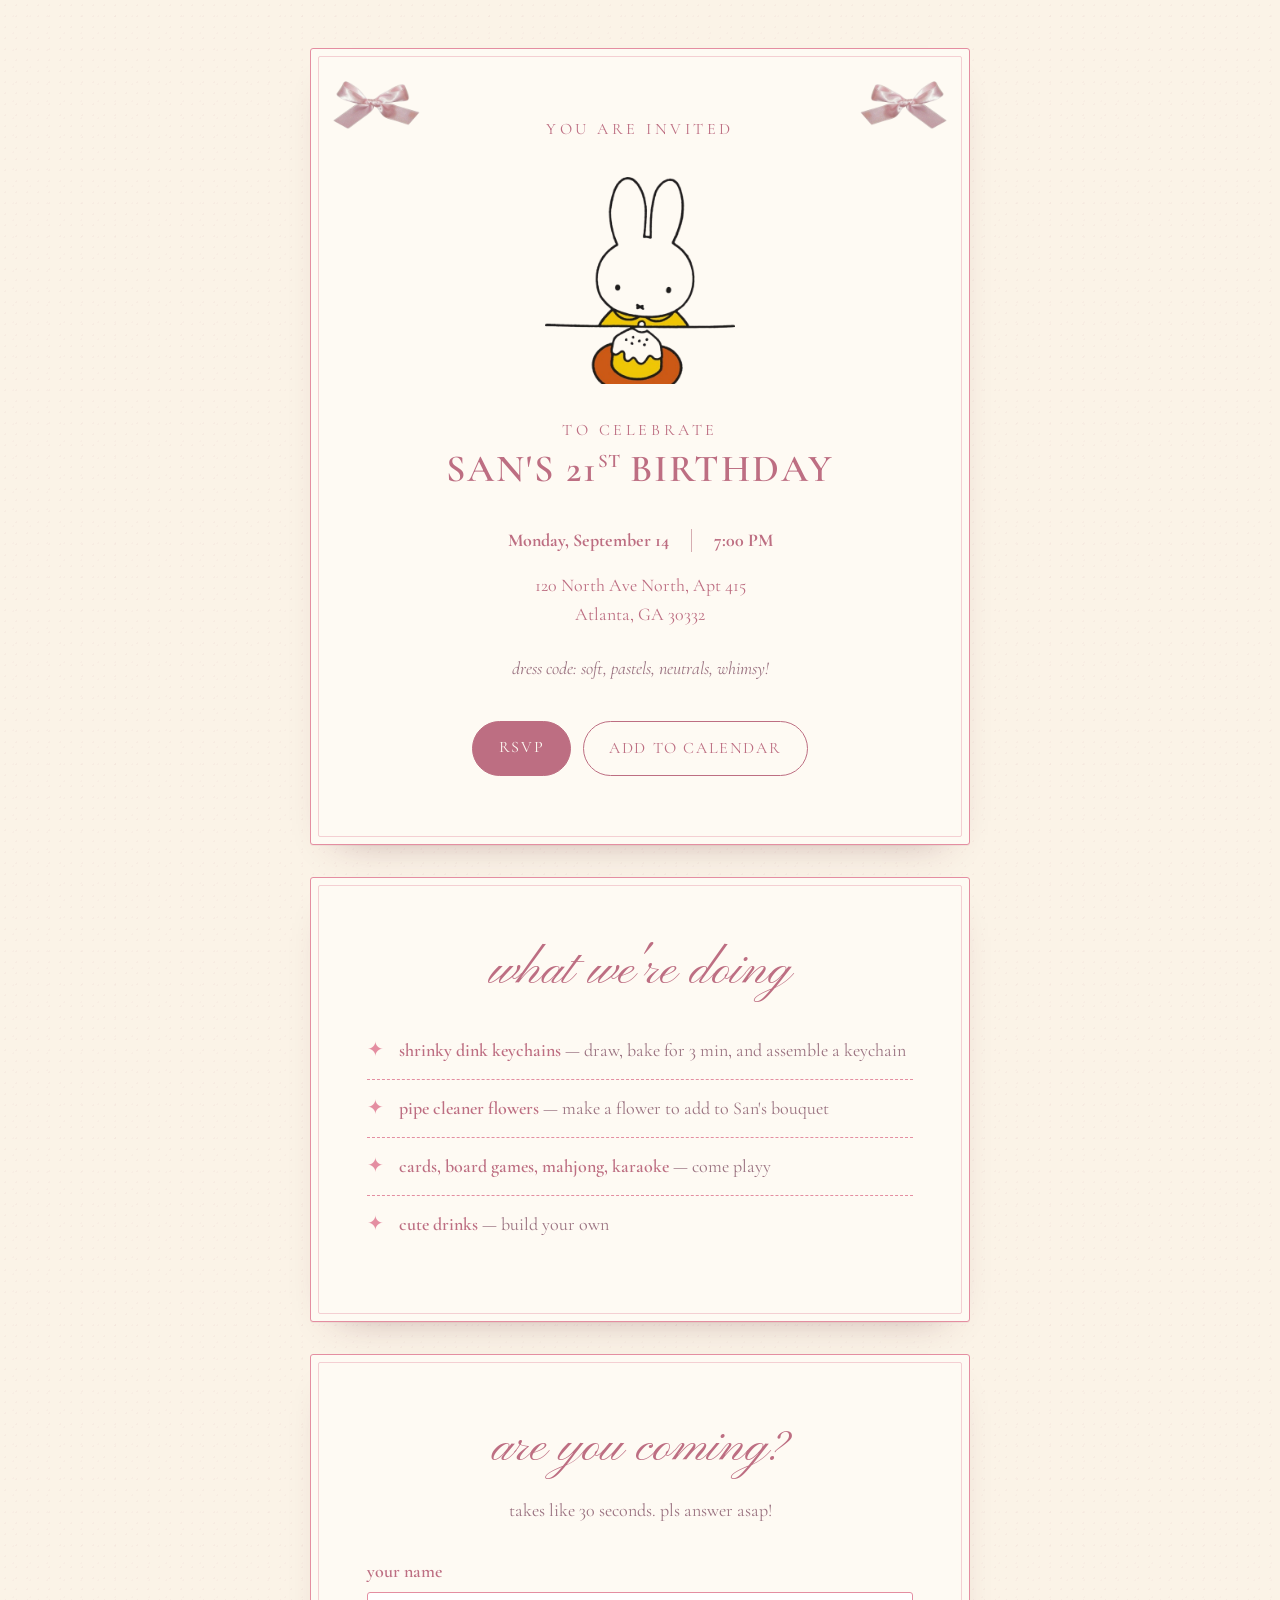
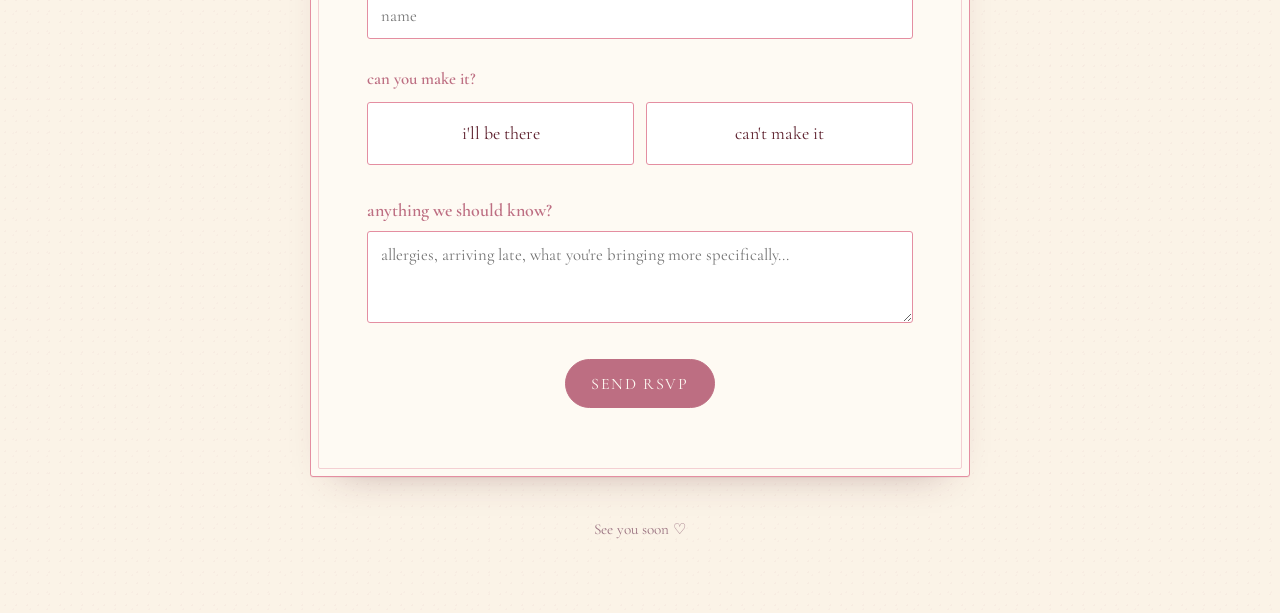
==== index.html @ c46231b2 "udpate backend to track rsvp and items" ====
<!DOCTYPE html>
<html lang="en">

<head>
  <meta charset="utf-8">
  <meta name="viewport" content="width=device-width, initial-scale=1">

  <!-- ============================================================
     EDIT ME #1 — link preview (this is what shows in an IG DM)
     ============================================================ -->
  <title>San's Birthday — you're invited</title>
  <meta name="description"
    content="Monday, September 14 at 7pm. Shrinky dinks, pipe cleaner flowers, mahjong, karaoke.">
  <meta property="og:title" content="San's Birthday — you're invited">
  <meta property="og:description"
    content="Monday, September 14 at 7pm. Shrinky dinks, pipe cleaner flowers, mahjong, karaoke.">
  <meta property="og:type" content="website">
  <!-- Put a 1200x630 image next to this file and uncomment: -->
  <!-- <meta property="og:image" content="https://YOURSITE.com/preview.png"> -->

  <link rel="preconnect" href="https://fonts.googleapis.com">
  <link rel="preconnect" href="https://fonts.gstatic.com" crossorigin>
  <link
    href="https://fonts.googleapis.com/css2?family=Cormorant+Garamond:ital,wght@0,400;0,500;0,600;0,700;1,400&family=Pinyon+Script&display=swap"
    rel="stylesheet">

  <link rel="stylesheet" href="style.css">
</head>

<body>

  <div class="wrap">

    <!-- =========================================================
     EDIT ME #2 — the invitation itself
     ========================================================= -->
    <main class="card invite">
      <img class="miffy tl" src="bow1.png" alt="" draggable="false">
      <img class="miffy tr" src="bow1.png" alt="" draggable="false">
      <!-- <img class="miffy bl" src="bow1.png" alt="" draggable="false"> -->
      <!-- <img class="miffy br" src="bow1.png" alt="" draggable="false"> -->

      <p class="kicker">You are invited</p>

      <img class="cake" src="miffy3.png" alt="" draggable="false">

      <p class="kicker kicker-tight">To celebrate</p>
      <h1 class="honoree">San's 21<sup>st</sup> Birthday</h1>

      <div class="when">
        <div class="side">Monday, September 14</div>
        <div class="side">7:00 PM</div>
      </div>

      <p class="where">120 North Ave North, Apt 415<br>Atlanta, GA 30332</p>
      <p class="dress">dress code: soft, pastels, neutrals, whimsy!</p>

      <div class="actions">
        <a class="btn btn-solid" href="#rsvp">rsvp</a>
        <button class="btn btn-ghost" id="ics" type="button">add to calendar</button>
      </div>
    </main>

    <!-- =========================================================
     EDIT ME #3 — what we're doing
     ========================================================= -->
    <section class="card">
      <h2>what we're doing</h2>
      <ul class="doing">
        <li><span class="mark">&#10022;</span><span><b>shrinky dink keychains</b> <span class="note">— draw, bake for 3
              min, and assemble a keychain</span></span></li>
        <li><span class="mark">&#10022;</span><span><b>pipe cleaner flowers</b> <span class="note">— make a flower to
              add to San's bouquet</span></span></li>
        <li><span class="mark">&#10022;</span><span><b>cards, board games, mahjong, karaoke</b> <span class="note">—
              come playy</span></span></li>
        <li><span class="mark">&#10022;</span><span><b>cute drinks</b> <span class="note">— build your own</span></span>
        </li>
      </ul>
    </section>

    <!-- =========================================================
     RSVP
     ========================================================= -->
    <section class="card" id="rsvp">
      <div id="formView">
        <h2>are you coming?</h2>
        <p class="lede">takes like 30 seconds. pls answer asap!</p>

        <form id="rsvpForm" novalidate>
          <label class="field">
            <span>your name</span>
            <input type="text" id="name" name="name" autocomplete="name" placeholder="name">
            <p class="err" id="nameErr" hidden>add ur name bruh</p>
          </label>

          <fieldset>
            <legend>can you make it?</legend>
            <div class="yesno">
              <label><input type="radio" name="attending" value="yes"><span>i'll be there</span></label>
              <label><input type="radio" name="attending" value="no"><span>can't make it</span></label>
            </div>
            <p class="err" id="attErr" hidden>pick one so we can plan.</p>
          </fieldset>

          <!-- The list is built from the bring_items table in Supabase.
               To change labels or quotas, edit the rows there — not here. -->
          <fieldset id="bringBlock" hidden>
            <legend>can you bring anything?</legend>
            <p class="hint">not required! if it's grey, someone already has it covered.</p>
            <div class="chips" id="chips"></div>
          </fieldset>

          <label class="field">
            <span>anything we should know?</span>
            <textarea id="note" name="note"
              placeholder="allergies, arriving late, what you're bringing more specifically..."></textarea>
          </label>

          <div class="actions actions-flush">
            <button class="btn btn-solid" type="submit" id="submitBtn">Send RSVP</button>
          </div>
          <p class="err err-center" id="sendErr" hidden>That didn't send. Check your connection and try again.</p>
        </form>
      </div>

      <div id="doneView" class="done" hidden>
        <p class="honoree" id="doneTitle">Yay</p>
        <p class="lede" id="doneMsg"></p>
        <ul id="doneList"></ul>
      </div>
    </section>

    <footer>See you soon &#9825;</footer>

  </div>

  <script src="rsvp.js"></script>
</body>

</html>
---- style.css ----
:root{
  --paper:    #FBF3E7;
  --card:     #FEFAF3;
  --berry:    #bd6e82;
  --rose:     #E48EA1;
  --blush:    #F6DCE1;
  --ink:      #5C1F2C;
  --muted:    #9A7280;
}

*{box-sizing:border-box}

html{-webkit-text-size-adjust:100%}

body{
  margin:0;
  background:var(--paper);
  /* faint paper grain */
  background-image:
    radial-gradient(rgba(140,29,54,.030) 1px, transparent 1px),
    radial-gradient(rgba(140,29,54,.022) 1px, transparent 1px);
  background-size:11px 11px, 17px 17px;
  background-position:0 0, 5px 8px;
  color:var(--ink);
  font-family:"Cormorant Garamond", Georgia, "Times New Roman", serif;
  font-size:18px;
  line-height:1.6;
  padding:clamp(14px, 4vw, 48px) clamp(12px, 4vw, 24px);
}

.wrap{max-width:660px;margin:0 auto}

/* ---------- the card ---------- */
.card{
  position:relative;
  background:var(--card);
  border:1.5px solid var(--rose);
  border-radius:3px;
  box-shadow:0 1px 0 rgba(140,29,54,.06), 0 18px 40px -28px rgba(92,31,44,.45);
  padding:clamp(38px, 9vw, 68px) clamp(20px, 6vw, 56px);
  margin-bottom:clamp(20px, 5vw, 32px);
}
.card::after{
  content:"";
  position:absolute; inset:7px;
  border:1px solid rgba(228,142,161,.4);
  border-radius:2px;
  pointer-events:none;
}

/* bow corners */

.miffy{
  position:absolute;
  width:clamp(100px,10vw,80px);
  height:auto;
  pointer-events:none;
}
.miffy.tl{top:5px;left:15px}
.miffy.tr{top:5px;right:15px}
.miffy.bl{bottom:5px;left:15px}
.miffy.br{bottom:5px;right:15px}
.miffy.tr{transform:scaleX(-1)}

.bow{position:absolute;width:clamp(52px,15vw,96px);height:auto;color:var(--rose);pointer-events:none}
.bow.tl{top:-6px;left:-6px}
.bow.tr{top:-6px;right:-6px;transform:scaleX(-1)}
.bow.bl{bottom:-6px;left:-6px;transform:scaleY(-1)}
.bow.br{bottom:-6px;right:-6px;transform:scale(-1,-1)}

/* ---------- invite typography ---------- */
.invite{text-align:center}

.kicker{
  font-size:clamp(.82rem, 3.2vw, 1rem);
  letter-spacing:.22em;
  text-transform:uppercase;
  color:var(--berry);
  margin:0 0 .4em;
}

.script{
  font-family:"Pinyon Script", "Snell Roundhand", cursive;
  font-size:clamp(4rem, 19vw, 7.6rem);
  line-height:.82;
  color:var(--berry);
  margin:0;
  font-weight:400;
}

.party{
  font-size:clamp(1.7rem, 7vw, 2.8rem);
  letter-spacing:.14em;
  text-transform:uppercase;
  color:var(--berry);
  margin:.1em 0 0;
  font-weight:600;
}

.cake{display:block;margin:clamp(22px,6vw,34px) auto;width:clamp(120px,34vw,190px);height:auto;color:var(--berry)}
.honoree{
  font-size:clamp(1.6rem, 6.4vw, 2.4rem);
  letter-spacing:.05em;
  text-transform:uppercase;
  color:var(--berry);
  margin:.1em 0 0;
  font-weight:600;
  line-height:1.15;
}
.honoree sup{font-size:.5em;letter-spacing:0}

/* date strip */
.when{
  display:flex; align-items:center; justify-content:center;
  gap:clamp(12px,4vw,22px);
  margin:clamp(26px,7vw,38px) 0 0;
  color:var(--berry);
}
.when > div{flex:0 1 auto;line-height:1.25}
.when .day{
  font-size:clamp(2.4rem,10vw,3.4rem);
  font-weight:600;
  padding:0 clamp(12px,4vw,20px);
  border-left:1px solid rgba(140,29,54,.35);
  border-right:1px solid rgba(140,29,54,.35);
}

.when .side{
  font-weight: bold;
}
.when .side + .side{
  border-left:1px solid rgba(140,29,54,.35);
  padding-left:22px;
  font-weight: bold;
}

.where{margin:1.1em auto 0;max-width:34ch;color:var(--berry);font-size:clamp(1rem,4vw,1.12rem)}
.dress{margin:1.4em auto 0;max-width:36ch;color:var(--muted);font-style:italic}

/* ---------- buttons ---------- */
.actions{
  display:flex;flex-wrap:wrap;gap:12px;justify-content:center;
  margin-top:clamp(28px,7vw,38px);
}
.btn{
  font-family:inherit;font-size:1rem;letter-spacing:.1em;text-transform:uppercase;
  padding:.85em 1.6em;border-radius:999px;cursor:pointer;
  border:1.5px solid var(--berry);
  text-decoration:none;display:inline-block;
  transition:background .18s ease, color .18s ease;
}
.btn-solid{background:var(--berry);color:#FEFAF3}
.btn-solid:hover{background:#701428}
.btn-ghost{background:transparent;color:var(--berry)}
.btn-ghost:hover{background:var(--blush)}
.btn:disabled{opacity:.5;cursor:default}
:focus-visible{outline:2.5px solid var(--rose);outline-offset:3px;border-radius:2px}

/* ---------- sections ---------- */
h2{
  font-family:"Pinyon Script", cursive;
  font-weight:400;
  font-size:clamp(2.4rem,10vw,3.2rem);
  color:var(--berry);
  margin:0 0 .5em;
  text-align:center;
  line-height:1;
}
.lede{text-align:center;max-width:40ch;margin:-.2em auto 1.8em;color:var(--muted)}

.kicker-tight{margin-bottom:.2em}
.actions-flush{margin-top:0}
.err-center{text-align:center}

.doing{list-style:none;padding:0;margin:0}
.doing li{
  display:flex;gap:.85em;align-items:baseline;
  padding:.7em 0;
  border-bottom:1px dashed var(--rose);
}
.doing li:last-child{border-bottom:0}
.doing .mark{color:var(--rose);flex:0 0 auto;font-size:1.1em}
.doing b{font-weight:600;color:var(--berry)}
.doing span.note{color:var(--muted)}

/* ---------- form ---------- */
form{margin:0}
fieldset{border:0;padding:0;margin:0 0 1.7em}
legend{
  font-size:1.05rem;color:var(--berry);font-weight:600;
  padding:0;margin-bottom:.55em;
}
.hint{color:var(--muted);font-size:.95rem;margin:-.35em 0 .8em}

label.field{display:block;margin-bottom:1.5em}
label.field > span{display:block;font-weight:600;color:var(--berry);margin-bottom:.35em}

input[type=text], textarea{
  width:100%;font-family:inherit;font-size:1.05rem;color:var(--ink);
  background:#fff;
  border:1.5px solid var(--rose);
  border-radius:3px;
  padding:.7em .8em;
}
textarea{min-height:5.5em;resize:vertical}
input[type=text]:focus, textarea:focus{border-color:var(--rose);outline:none;box-shadow:0 0 0 3px rgba(228,142,161,.28)}

/* yes / no */
.yesno{display:grid;grid-template-columns:1fr 1fr;gap:12px}
.yesno label{
  display:block;text-align:center;cursor:pointer;
  border:1.5px solid var(--rose);border-radius:3px;
  padding:.9em .6em;background:#fff;
  transition:background .15s ease,border-color .15s ease,color .15s ease;
}
.yesno input{position:absolute;opacity:0;width:0;height:0}
.yesno input:checked + span{font-weight:700}
.yesno label:has(input:checked){background:var(--berry);border-color:var(--berry);color:#FEFAF3}
.yesno label:has(input:focus-visible){outline:2.5px solid var(--rose);outline-offset:3px}

/* bring chips */
.chips{display:flex;flex-wrap:wrap;gap:9px}
.chips label{
  cursor:pointer;border:1.5px solid var(--rose);
  padding:.5em 1em;background:#fff;
  transition:background .15s ease,border-color .15s ease,color .15s ease;
}
.chips input{position:absolute;opacity:0;width:0;height:0}
.chips label:has(input:checked){background:var(--blush);border-color:var(--berry);color:var(--berry);font-weight:600}
.chips label:has(input:focus-visible){outline:2.5px solid var(--rose);outline-offset:3px}

.err{color:#A81436;font-size:.95rem;margin:.4em 0 0;min-height:0}
[hidden]{display:none !important}

/* confirmation */
.done{text-align:center}
.done .script{font-size:clamp(3rem,14vw,4.6rem)}
.done ul{list-style:none;padding:0;margin:1em 0 0;color:var(--berry)}

footer{text-align:center;color:var(--muted);font-size:.95rem;padding:8px 0 24px}

@media (prefers-reduced-motion: reduce){
  *{transition:none !important; animation:none !important}
}
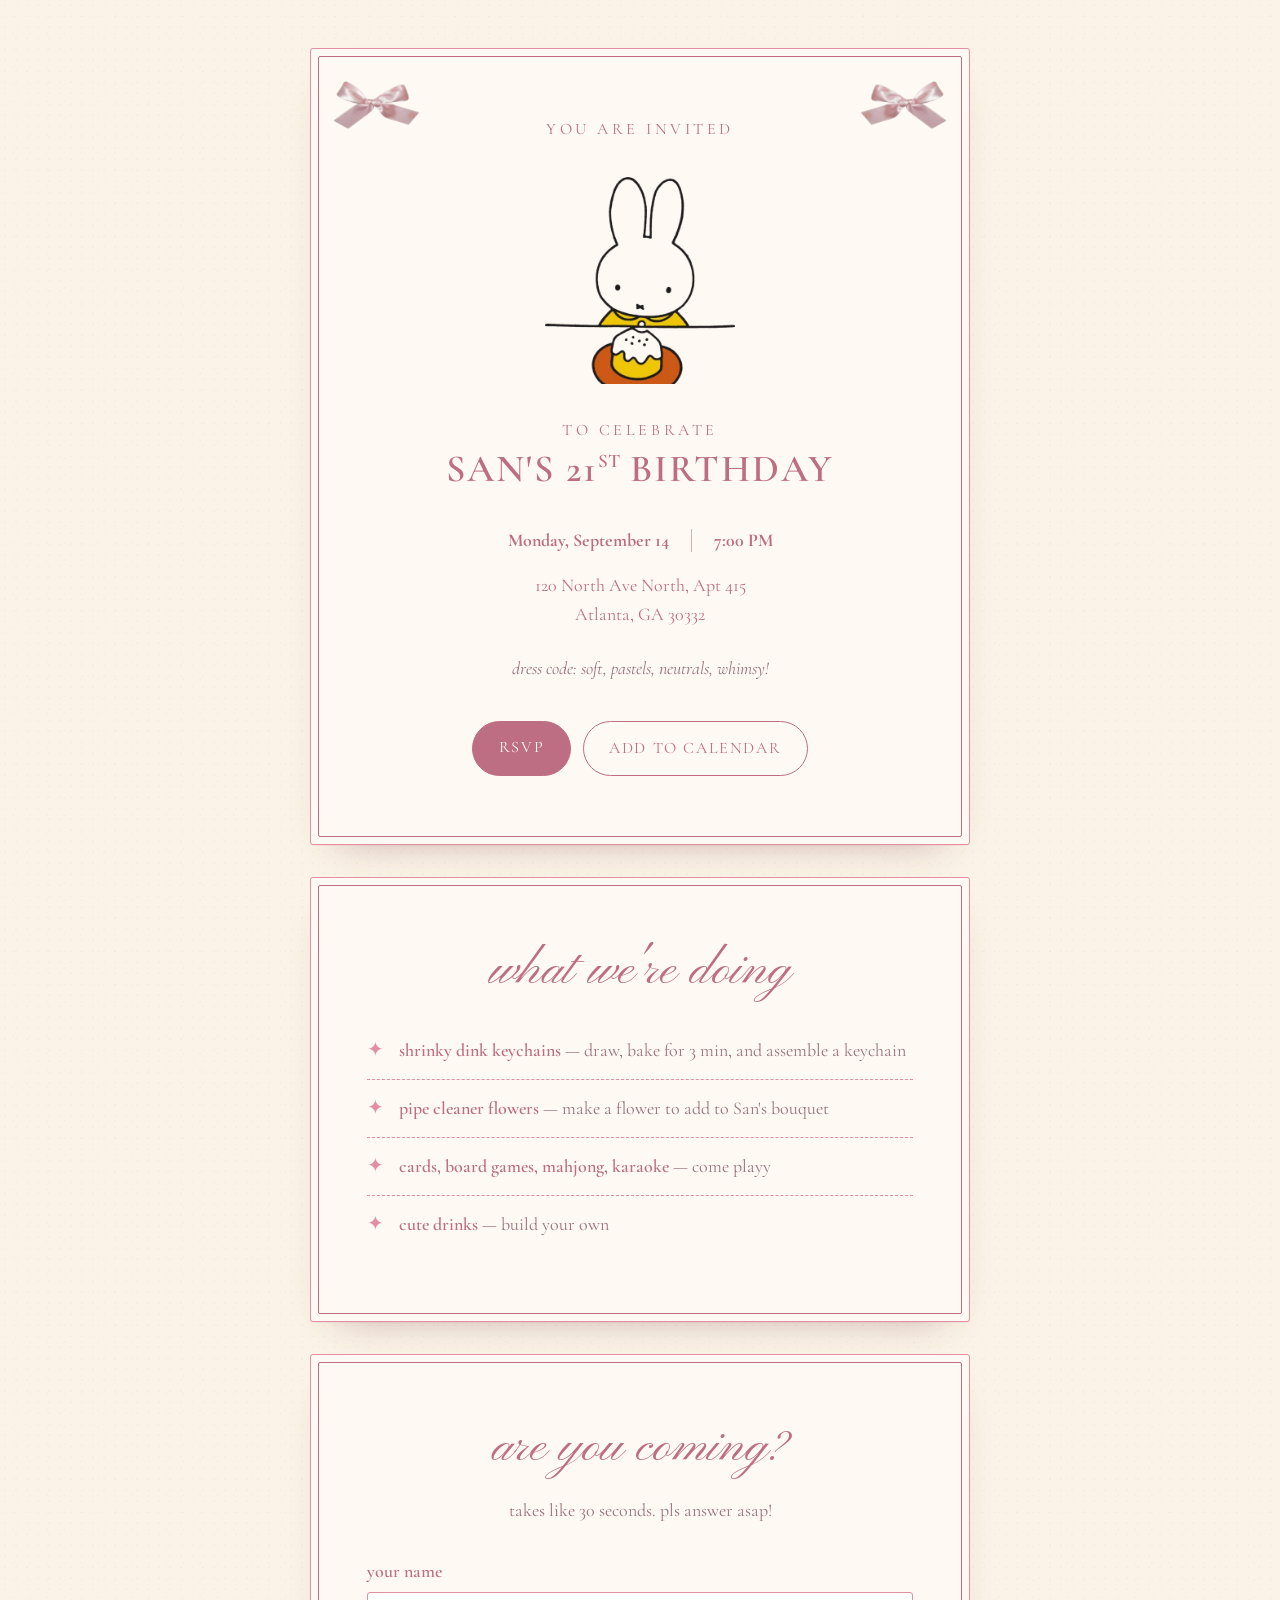
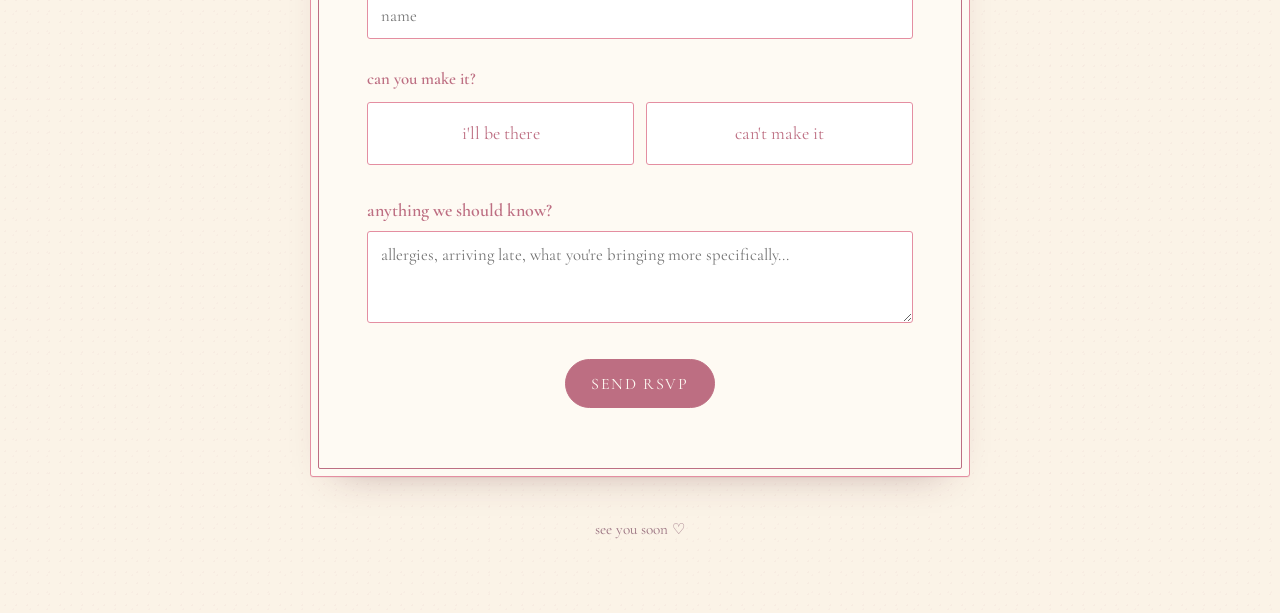
==== commit 63e113ab: "casing, and checklist refining" ====
--- a/index.html
+++ b/index.html
@@ -130,7 +130,7 @@
       </div>
     </section>
 
-    <footer>See you soon &#9825;</footer>
+    <footer>see you soon &#9825;</footer>
 
   </div>
 
--- a/style.css
+++ b/style.css
@@ -4,7 +4,7 @@
   --berry:    #bd6e82;
   --rose:     #E48EA1;
   --blush:    #F6DCE1;
-  --ink:      #5C1F2C;
+  --ink:      #824452;
   --muted:    #9A7280;
 }
 
@@ -21,7 +21,7 @@
     radial-gradient(rgba(140,29,54,.022) 1px, transparent 1px);
   background-size:11px 11px, 17px 17px;
   background-position:0 0, 5px 8px;
-  color:var(--ink);
+  color:var(--berry);
   font-family:"Cormorant Garamond", Georgia, "Times New Roman", serif;
   font-size:18px;
   line-height:1.6;
@@ -43,7 +43,7 @@
 .card::after{
   content:"";
   position:absolute; inset:7px;
-  border:1px solid rgba(228,142,161,.4);
+  border:1px solid var(--berry);
   border-radius:2px;
   pointer-events:none;
 }
@@ -150,7 +150,7 @@
   transition:background .18s ease, color .18s ease;
 }
 .btn-solid{background:var(--berry);color:#FEFAF3}
-.btn-solid:hover{background:#701428}
+.btn-solid:hover{background: var(--ink)}
 .btn-ghost{background:transparent;color:var(--berry)}
 .btn-ghost:hover{background:var(--blush)}
 .btn:disabled{opacity:.5;cursor:default}
@@ -196,7 +196,7 @@
 label.field > span{display:block;font-weight:600;color:var(--berry);margin-bottom:.35em}
 
 input[type=text], textarea{
-  width:100%;font-family:inherit;font-size:1.05rem;color:var(--ink);
+  width:100%;font-family:inherit;font-size:1.05rem;color:var(--berry);
   background:#fff;
   border:1.5px solid var(--rose);
   border-radius:3px;
@@ -221,6 +221,7 @@
 /* bring chips */
 .chips{display:flex;flex-wrap:wrap;gap:9px}
 .chips label{
+  text-transform: lowercase;
   cursor:pointer;border:1.5px solid var(--rose);
   padding:.5em 1em;background:#fff;
   transition:background .15s ease,border-color .15s ease,color .15s ease;
@@ -228,6 +229,18 @@
 .chips input{position:absolute;opacity:0;width:0;height:0}
 .chips label:has(input:checked){background:var(--blush);border-color:var(--berry);color:var(--berry);font-weight:600}
 .chips label:has(input:focus-visible){outline:2.5px solid var(--rose);outline-offset:3px}
+
+.chips label.full{
+  opacity:.5;
+  cursor:not-allowed;
+  background:#F7F1E8;
+  border-style:dashed;
+  text-decoration:line-through;
+}
+.chips label.full .count{
+  text-decoration:none;
+  font-style:italic;
+}
 
 .err{color:#A81436;font-size:.95rem;margin:.4em 0 0;min-height:0}
 [hidden]{display:none !important}
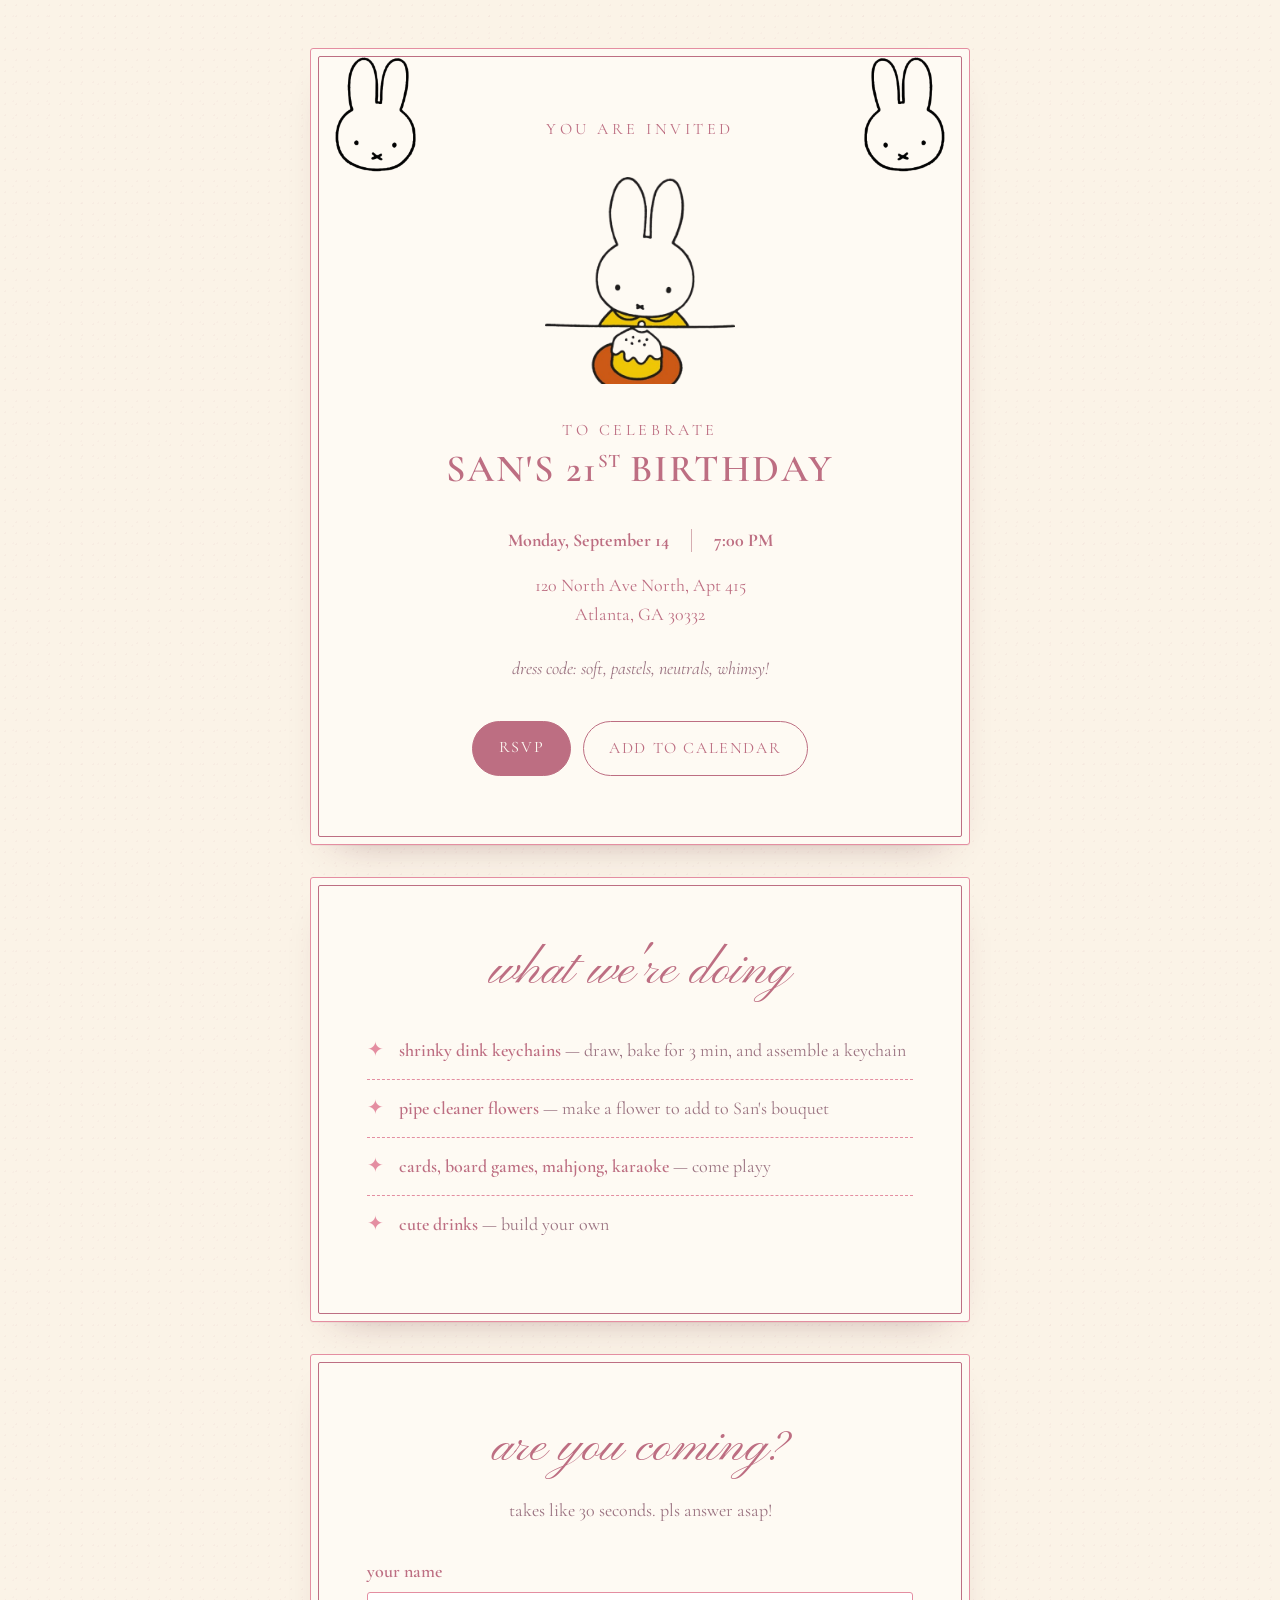
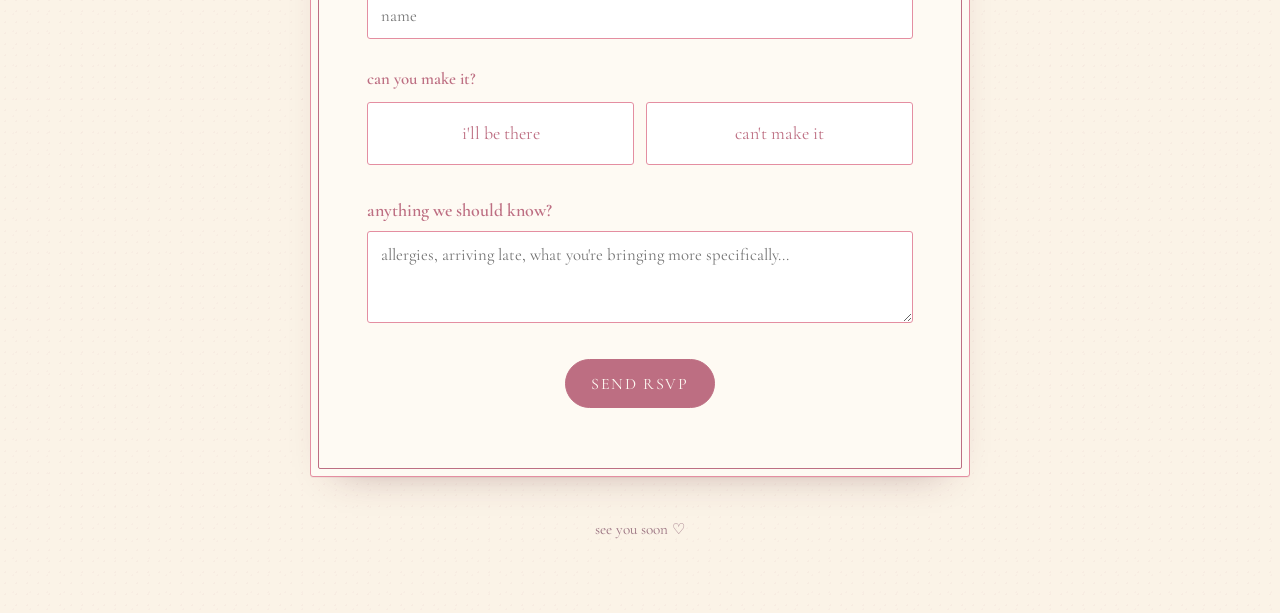
==== commit abd5182b: "icon update" ====
--- a/index.html
+++ b/index.html
@@ -8,7 +8,8 @@
   <!-- ============================================================
      EDIT ME #1 — link preview (this is what shows in an IG DM)
      ============================================================ -->
-  <title>San's Birthday — you're invited</title>
+  <title>San's Birthday — you're invited!</title>
+  <link rel="icon" href="miffy-icon.png" type="image/png">
   <meta name="description"
     content="Monday, September 14 at 7pm. Shrinky dinks, pipe cleaner flowers, mahjong, karaoke.">
   <meta property="og:title" content="San's Birthday — you're invited">
@@ -35,8 +36,8 @@
      EDIT ME #2 — the invitation itself
      ========================================================= -->
     <main class="card invite">
-      <img class="miffy tl" src="bow1.png" alt="" draggable="false">
-      <img class="miffy tr" src="bow1.png" alt="" draggable="false">
+      <img class="miffy tl" src="miffy-icon.png" alt="" draggable="false">
+      <img class="miffy tr" src="miffy-icon.png" alt="" draggable="false">
       <!-- <img class="miffy bl" src="bow1.png" alt="" draggable="false"> -->
       <!-- <img class="miffy br" src="bow1.png" alt="" draggable="false"> -->
 
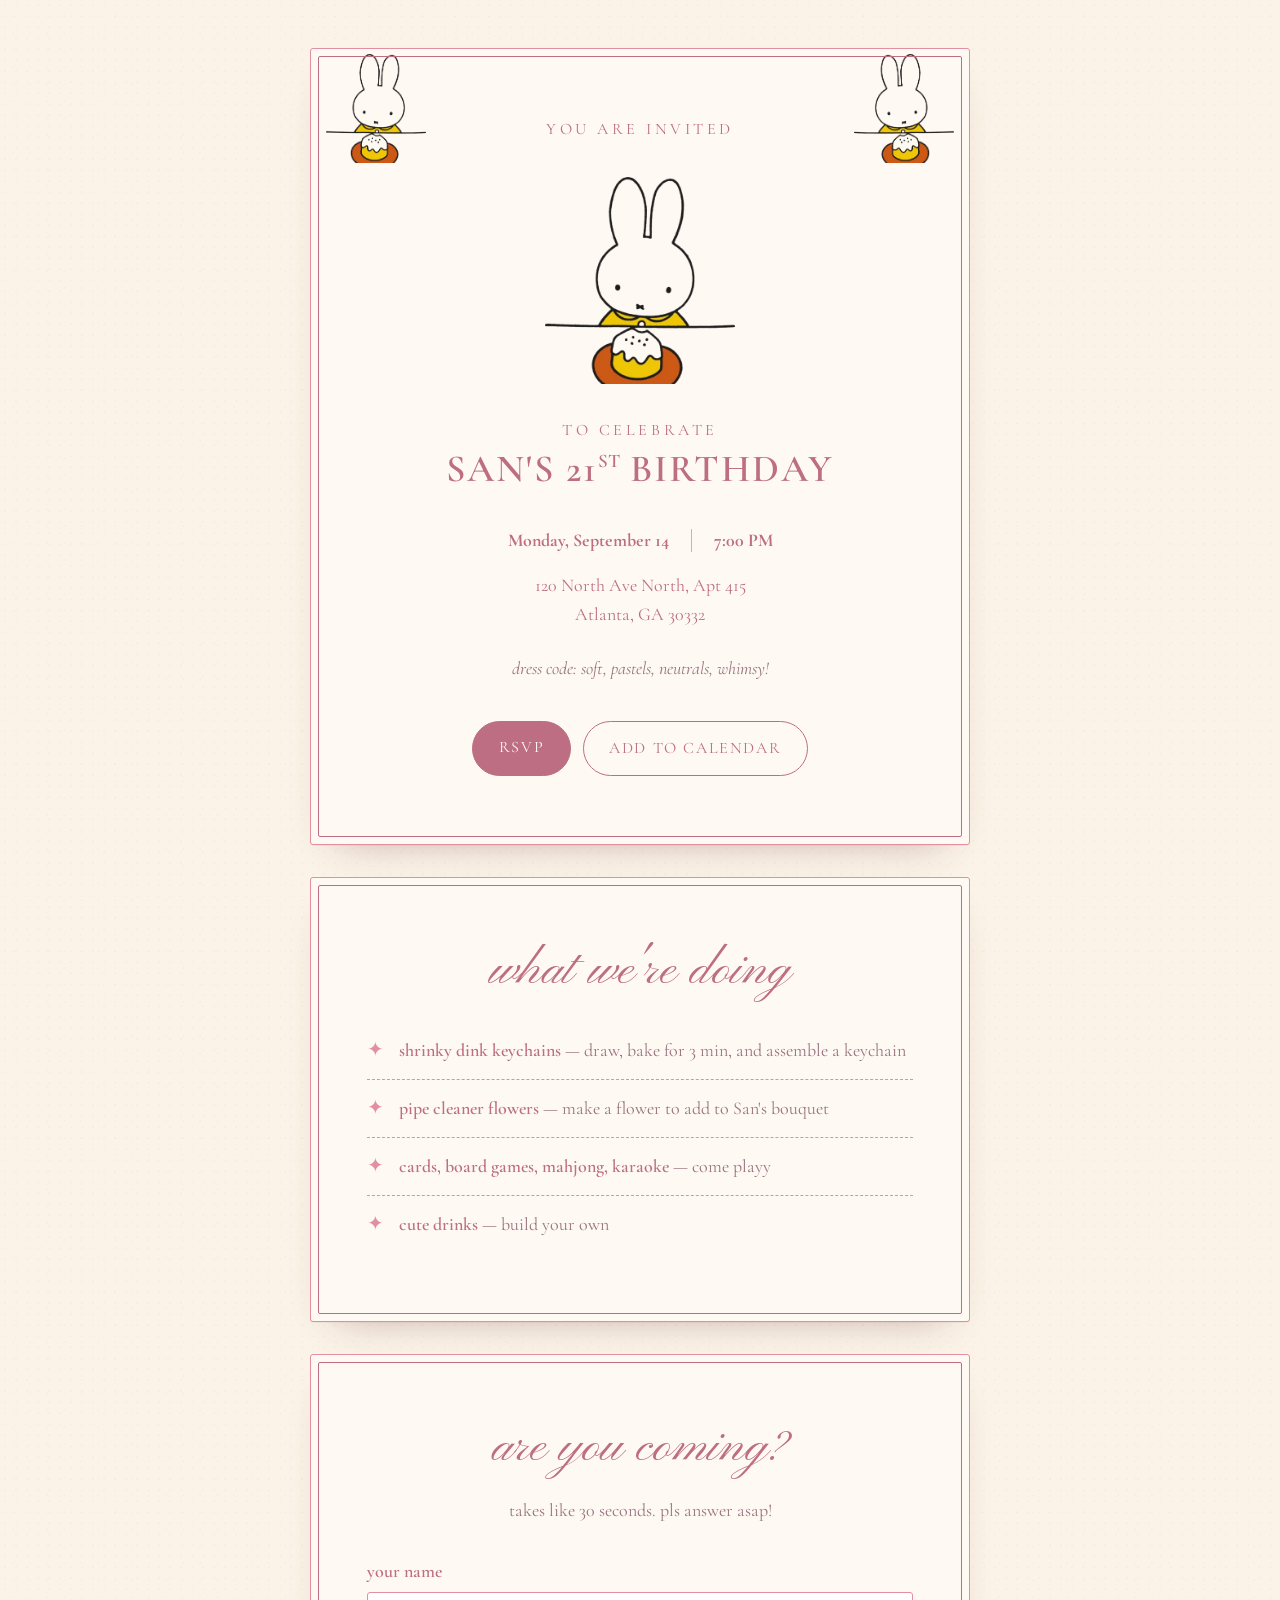
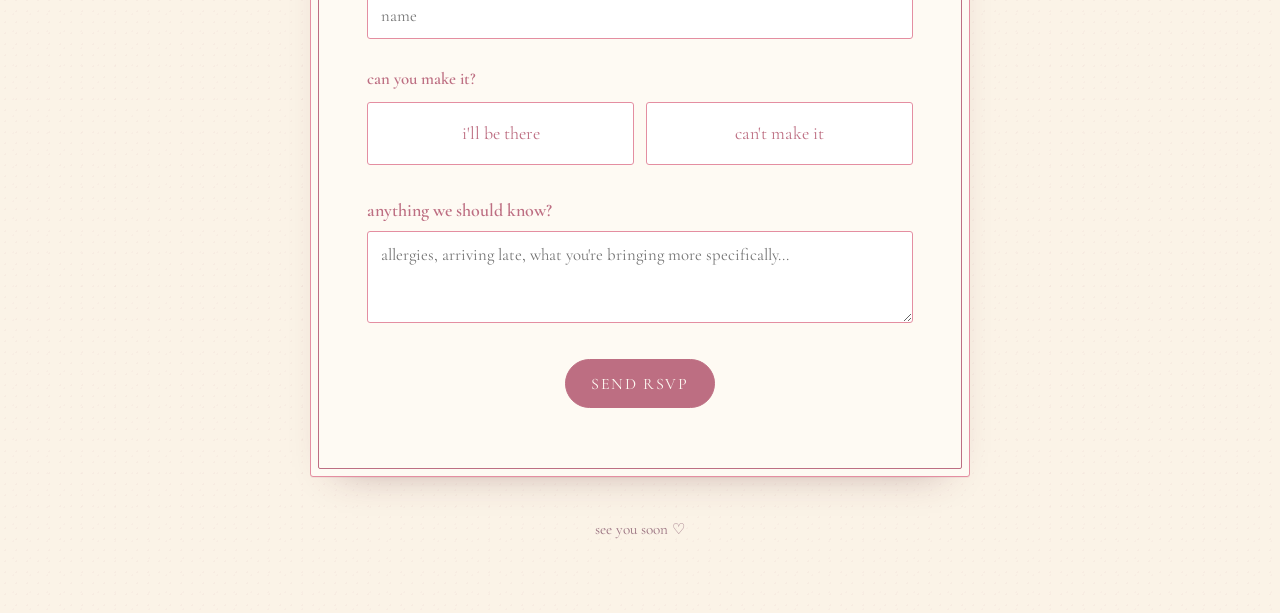
==== commit bdc6b56f: "icon udpate 2" ====
--- a/index.html
+++ b/index.html
@@ -36,8 +36,8 @@
      EDIT ME #2 — the invitation itself
      ========================================================= -->
     <main class="card invite">
-      <img class="miffy tl" src="miffy-icon.png" alt="" draggable="false">
-      <img class="miffy tr" src="miffy-icon.png" alt="" draggable="false">
+      <img class="miffy tl" src="miffy3.png" alt="" draggable="false">
+      <img class="miffy tr" src="miffy3.png" alt="" draggable="false">
       <!-- <img class="miffy bl" src="bow1.png" alt="" draggable="false"> -->
       <!-- <img class="miffy br" src="bow1.png" alt="" draggable="false"> -->
 
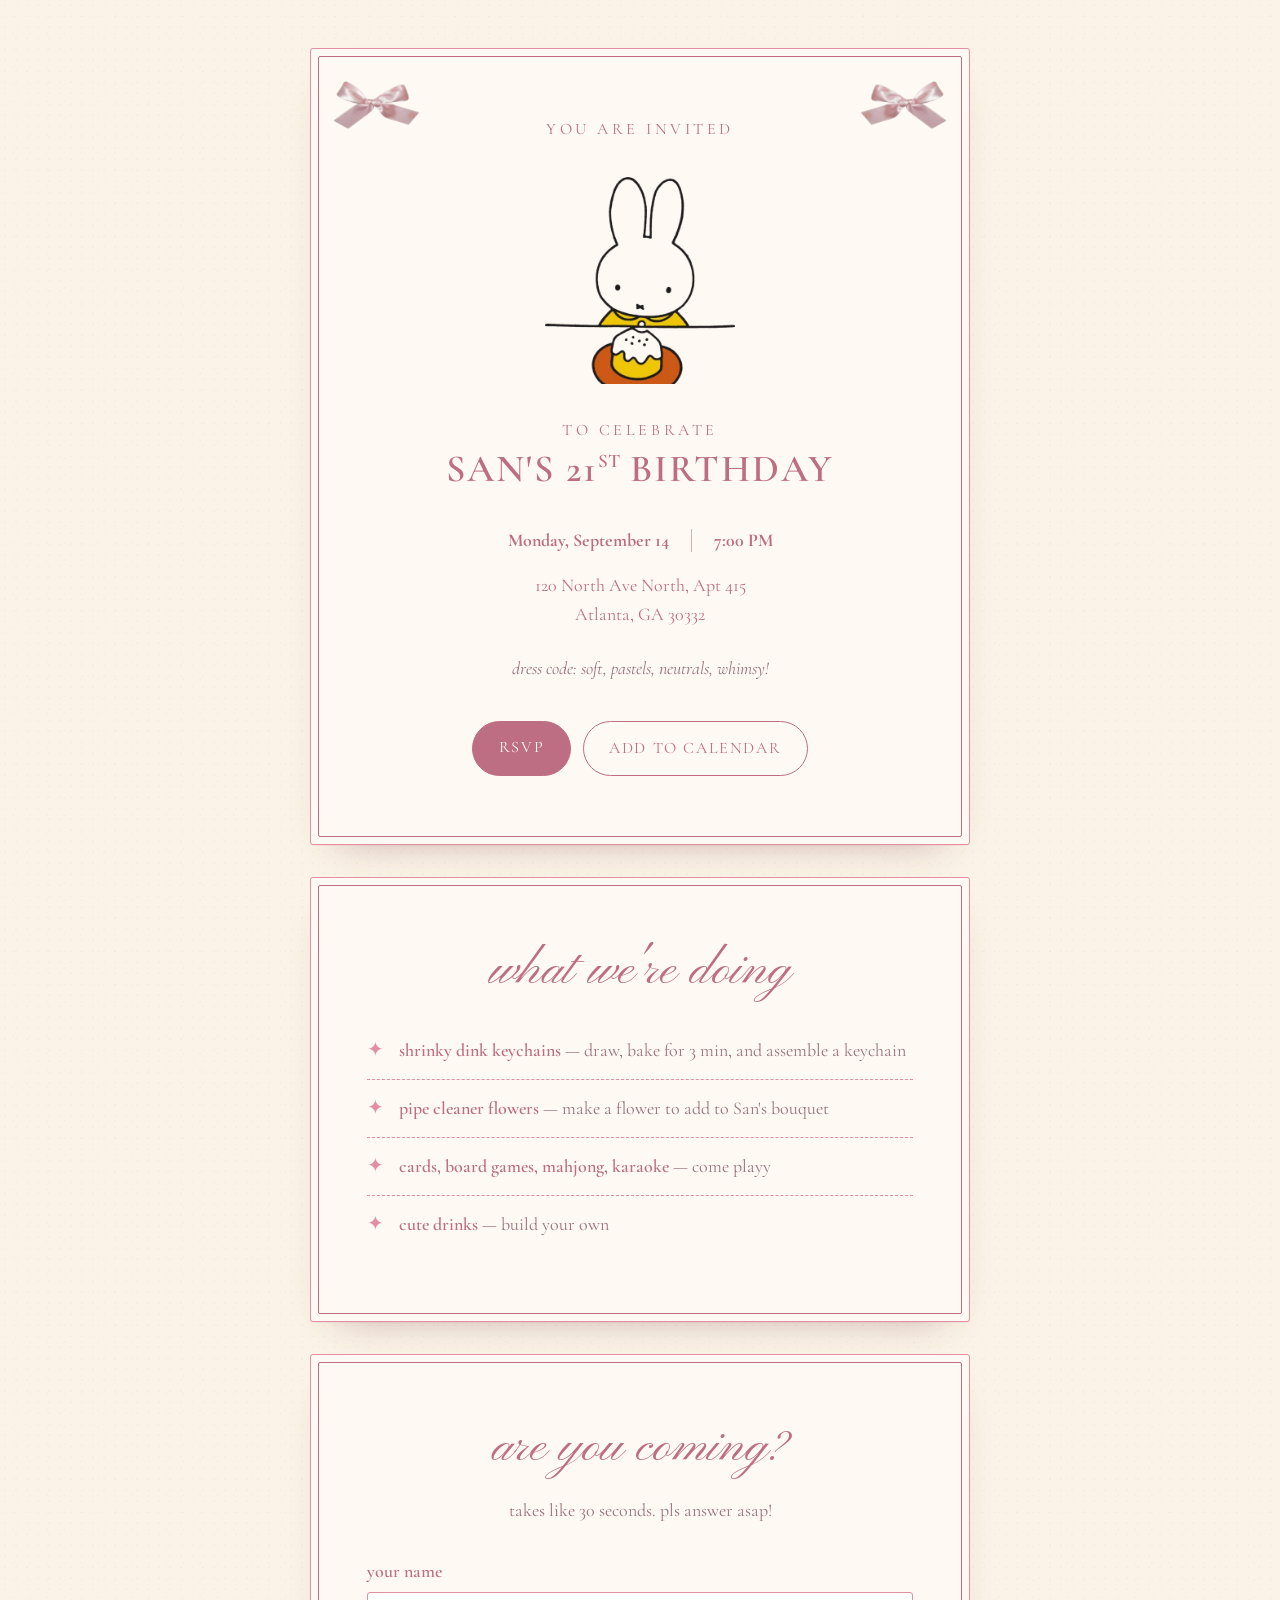
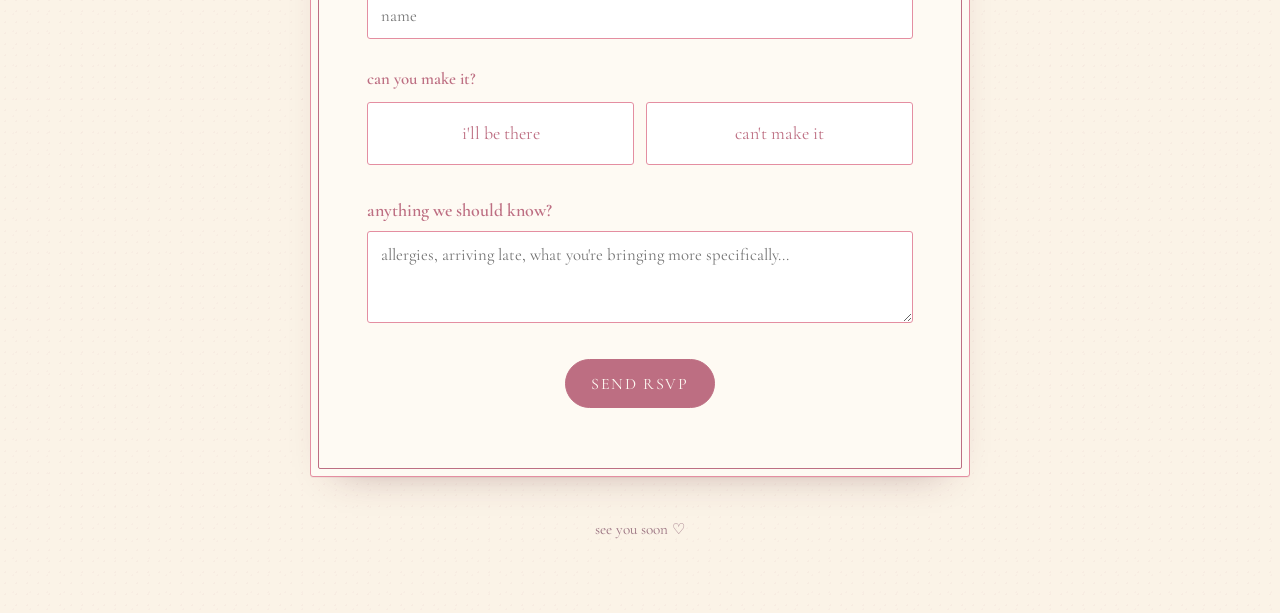
==== commit b1150d18: "more icon update" ====
--- a/index.html
+++ b/index.html
@@ -17,7 +17,7 @@
     content="Monday, September 14 at 7pm. Shrinky dinks, pipe cleaner flowers, mahjong, karaoke.">
   <meta property="og:type" content="website">
   <!-- Put a 1200x630 image next to this file and uncomment: -->
-  <!-- <meta property="og:image" content="https://YOURSITE.com/preview.png"> -->
+  <meta property="og:image" content="https://rsvp-website-by-xin.vercel.app/miffy3.png">
 
   <link rel="preconnect" href="https://fonts.googleapis.com">
   <link rel="preconnect" href="https://fonts.gstatic.com" crossorigin>
@@ -36,8 +36,8 @@
      EDIT ME #2 — the invitation itself
      ========================================================= -->
     <main class="card invite">
-      <img class="miffy tl" src="miffy3.png" alt="" draggable="false">
-      <img class="miffy tr" src="miffy3.png" alt="" draggable="false">
+      <img class="miffy tl" src="bow1.png" alt="" draggable="false">
+      <img class="miffy tr" src="bow1.png" alt="" draggable="false">
       <!-- <img class="miffy bl" src="bow1.png" alt="" draggable="false"> -->
       <!-- <img class="miffy br" src="bow1.png" alt="" draggable="false"> -->
 
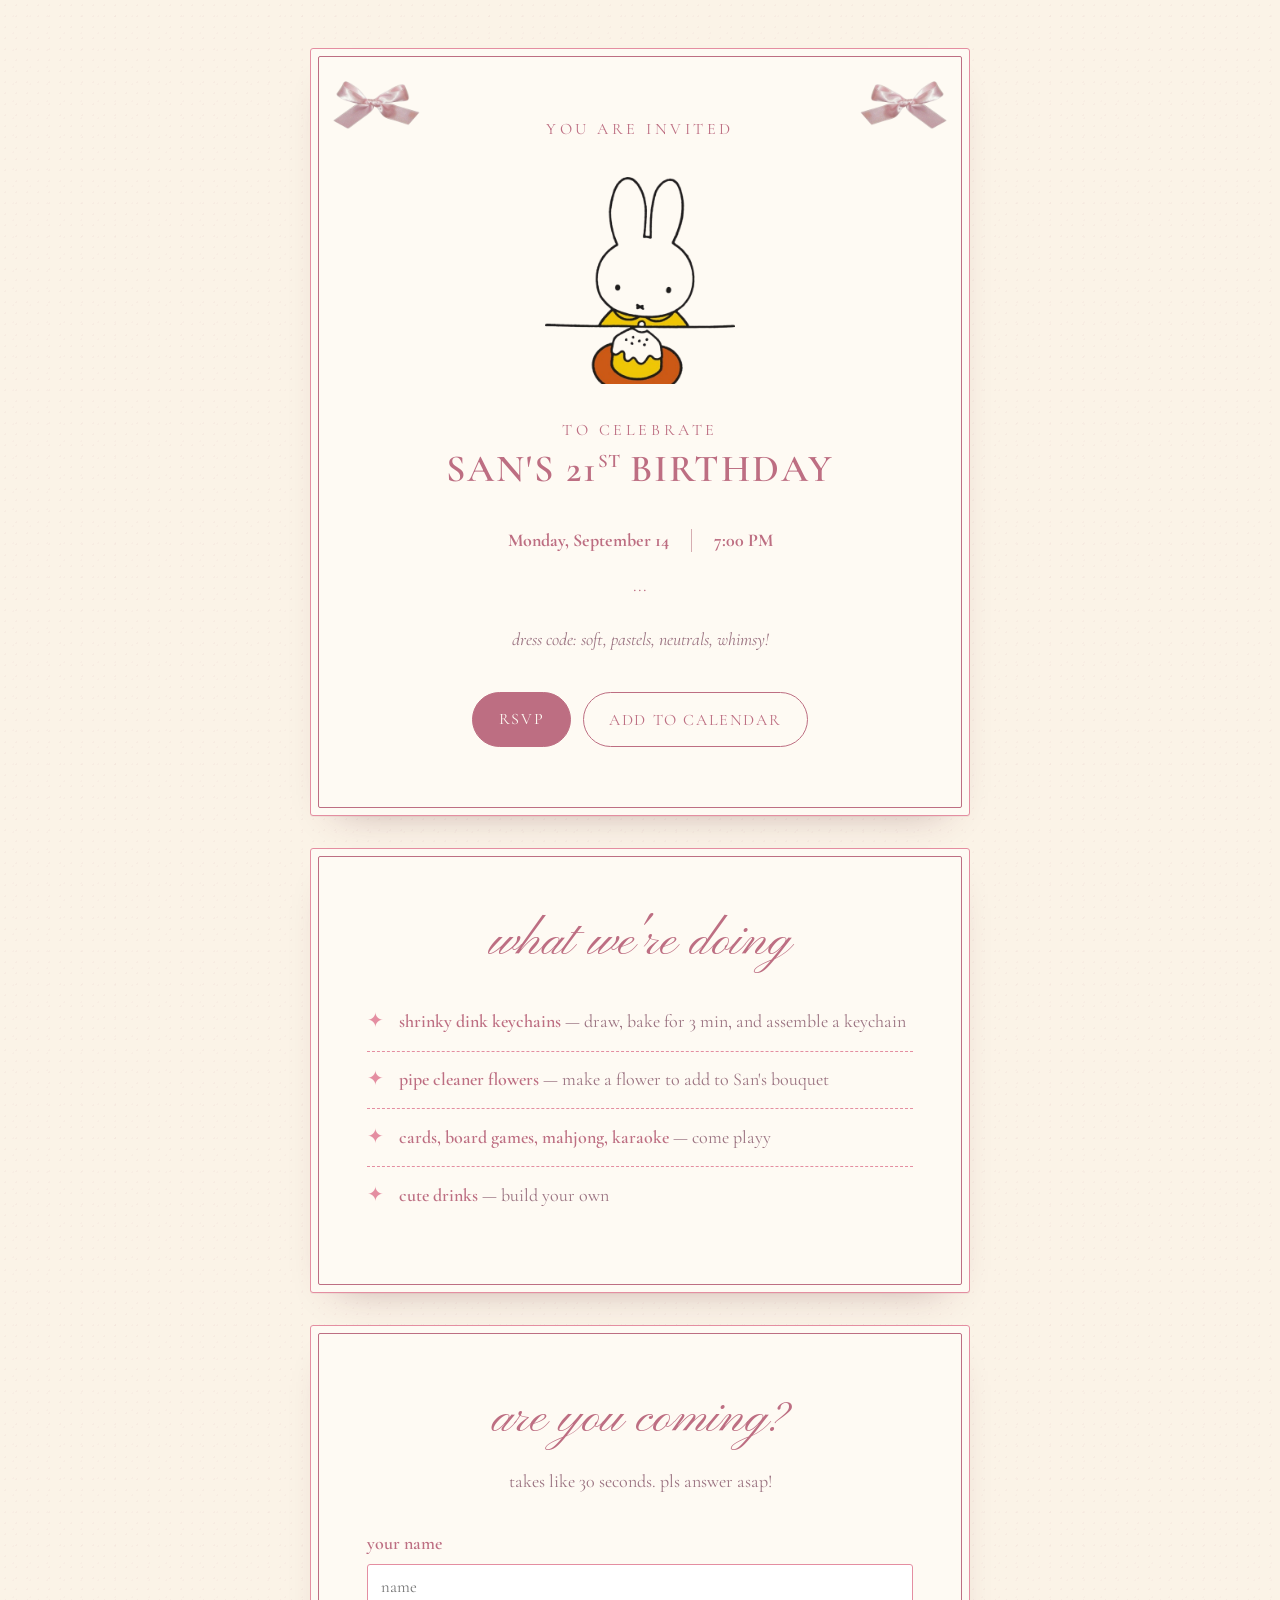
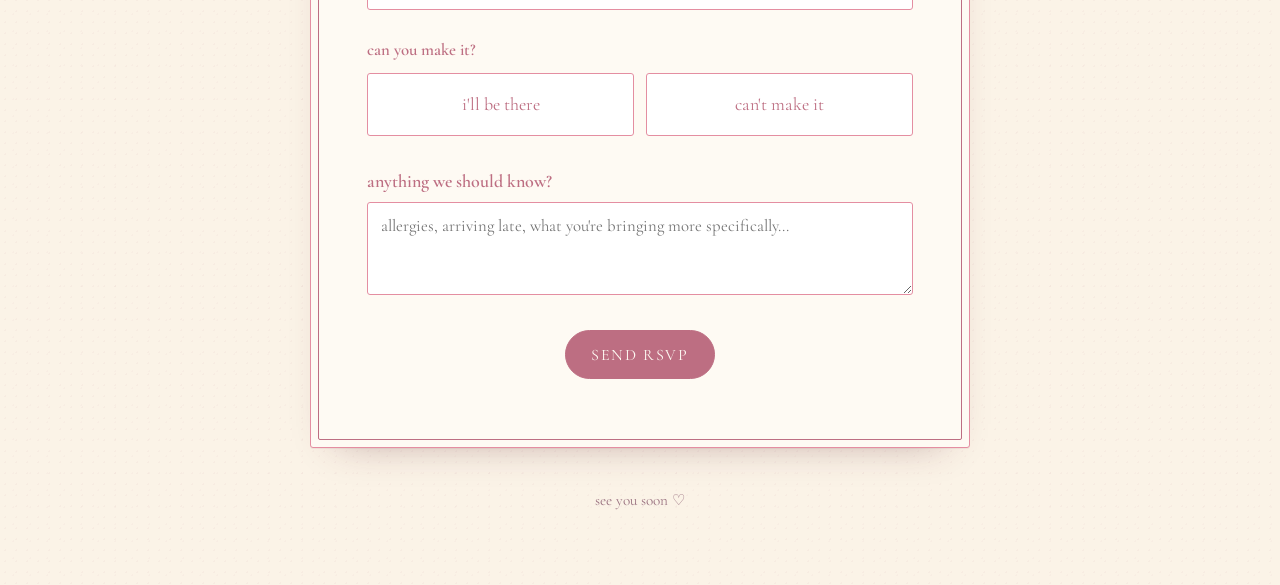
==== commit c2969d2c: "removed address" ====
--- a/index.html
+++ b/index.html
@@ -17,7 +17,7 @@
     content="Monday, September 14 at 7pm. Shrinky dinks, pipe cleaner flowers, mahjong, karaoke.">
   <meta property="og:type" content="website">
   <!-- Put a 1200x630 image next to this file and uncomment: -->
-  <meta property="og:image" content="https://rsvp-website-by-xin.vercel.app/miffy3.png">
+  <meta property="og:image" content="https://rsvp-website-by-xin.vercel.app/miffy-cake.png">
 
   <link rel="preconnect" href="https://fonts.googleapis.com">
   <link rel="preconnect" href="https://fonts.gstatic.com" crossorigin>
@@ -53,7 +53,7 @@
         <div class="side">7:00 PM</div>
       </div>
 
-      <p class="where">120 North Ave North, Apt 415<br>Atlanta, GA 30332</p>
+      <p class="where">...</p>
       <p class="dress">dress code: soft, pastels, neutrals, whimsy!</p>
 
       <div class="actions">
